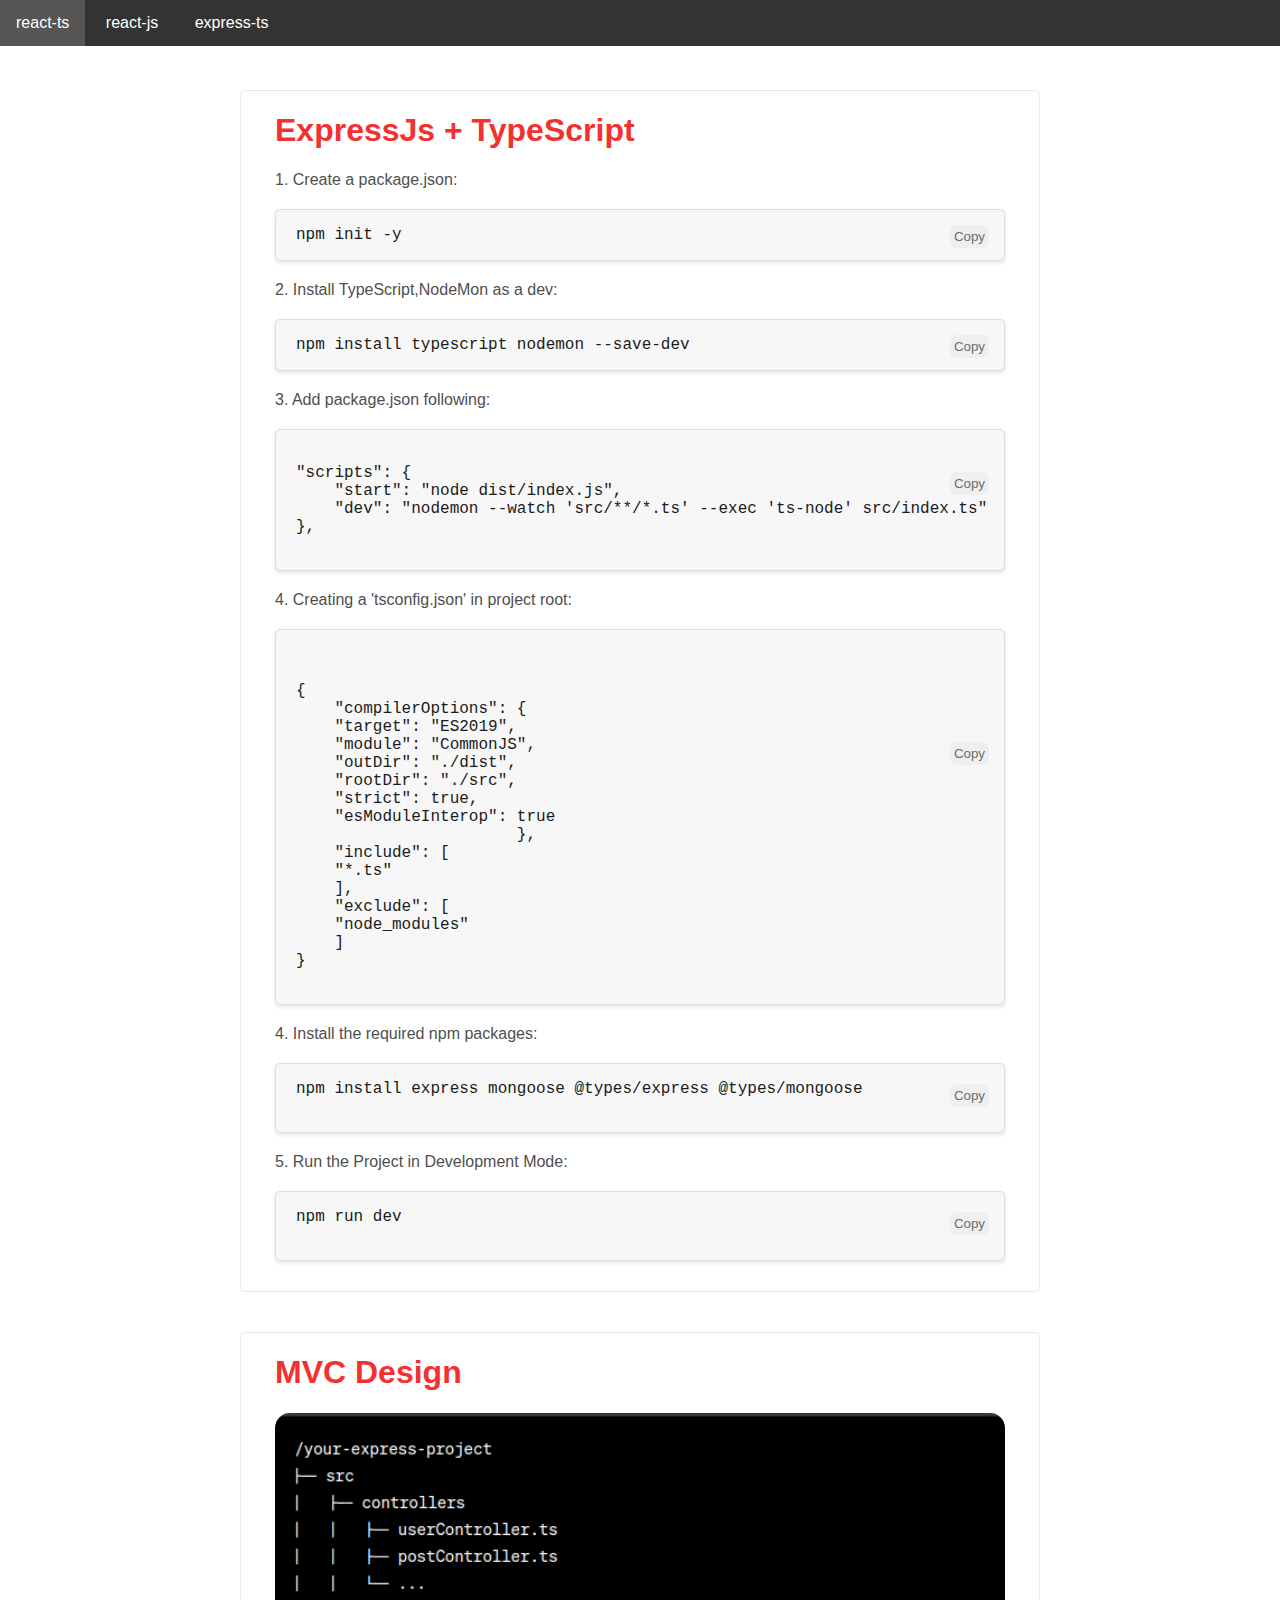
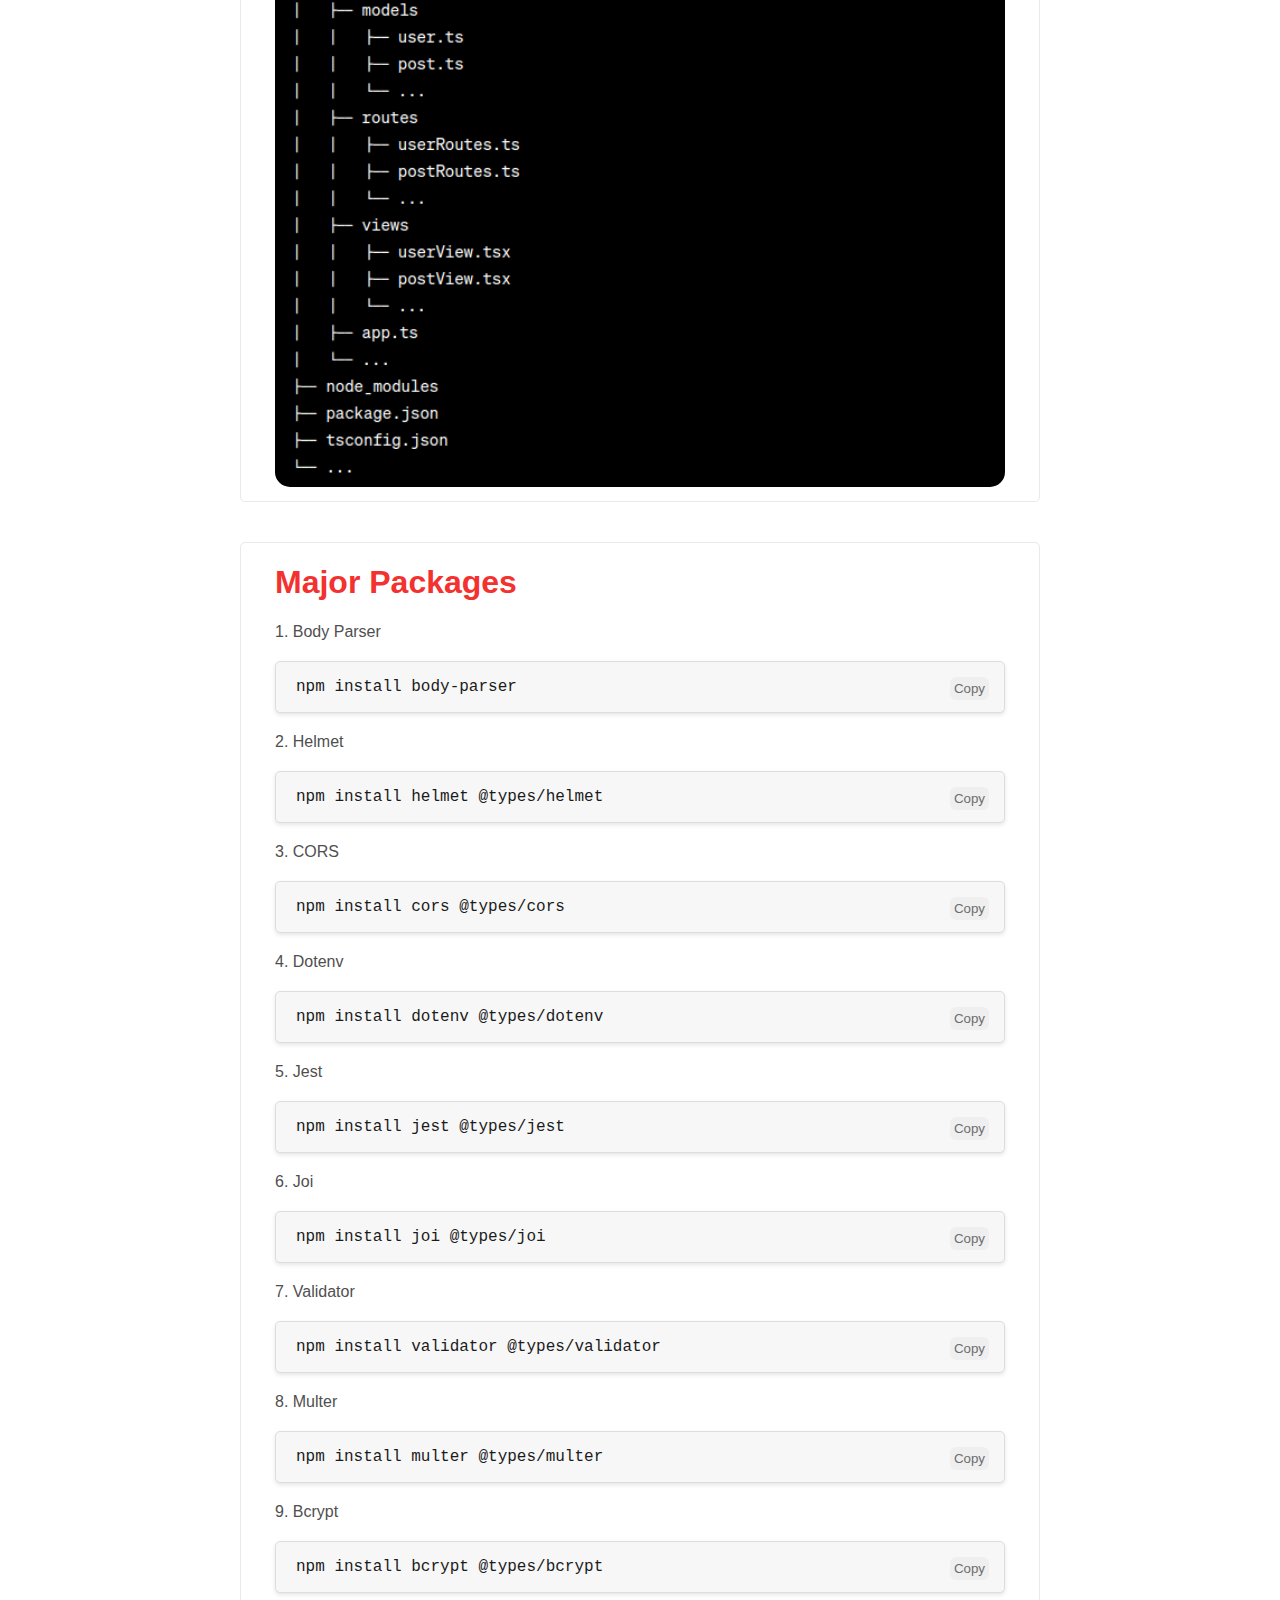
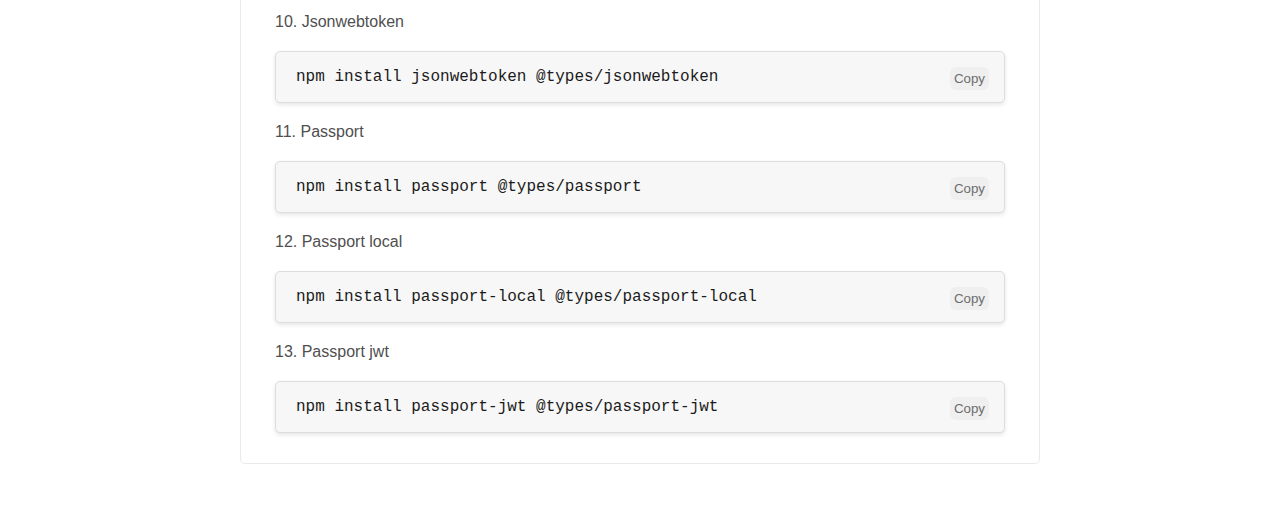
==== express.ts.html @ 5722d5f9 "init" ====
<!DOCTYPE html>
<html lang="en">
  <head>
    <meta charset="UTF-8" />
    <meta name="viewport" content="width=device-width, initial-scale=1.0" />
    <title>Quick Start</title>
    <link rel="stylesheet" href="style.css" />
    <link rel="icon" type="image/x-icon" href="/images/favicon.png" />
  </head>

  <body>
    <div class="navbar">
      <a class="nav-item" href="index.html">react-ts</a>
      <a class="nav-item" href="react.js.html">react-js</a>
      <a class="nav-item" href="express.ts.html">express-ts</a>

      <!-- Add more links as needed -->
    </div>
    <div class="container">
      <div class="markdown first-item">
        <h1>ExpressJs + TypeScript</h1>
        <p>1. Create a package.json:</p>
        <div class="code-block">
          <button
            class="copy-button"
            onclick="copyText(this,this.parentElement.querySelector('code'))"
          >
            Copy
          </button>
          <pre><code>npm init -y </code></pre>
        </div>
        <p>2. Install TypeScript,NodeMon as a dev:</p>
        <div class="code-block">
          <button
            class="copy-button"
            onclick="copyText(this,this.parentElement.querySelector('code'))"
          >
            Copy
          </button>
          <pre><code>npm install typescript nodemon --save-dev </code></pre>
        </div>
        <p>3. Add package.json following:</p>
        <div class="code-block">
          <button
            class="copy-button"
            onclick="copyText(this,this.parentElement.querySelector('code'))"
          >
            Copy
          </button>
          <pre><code>
"scripts": {
    "start": "node dist/index.js",
    "dev": "nodemon --watch 'src/**/*.ts' --exec 'ts-node' src/index.ts"
},
    </code></pre>
        </div>
        <p>4. Creating a 'tsconfig.json' in project root:</p>
        <div class="code-block">
          <button
            class="copy-button"
            onclick="copyText(this,this.parentElement.querySelector('code'))"
          >
            Copy
          </button>
          <pre><code>
                   
{
    "compilerOptions": {
    "target": "ES2019",
    "module": "CommonJS",
    "outDir": "./dist",
    "rootDir": "./src",
    "strict": true,
    "esModuleInterop": true
                       }, 
    "include": [
    "*.ts"
    ],
    "exclude": [
    "node_modules"
    ]
}
                   </code></pre>
        </div>
        <p>4. Install the required npm packages:</p>
        <div class="code-block">
          <button
            class="copy-button"
            onclick="copyText(this,this.parentElement.querySelector('code'))"
          >
            Copy
          </button>
          <pre><code>npm install express mongoose @types/express @types/mongoose
                </code></pre>
        </div>
        <p>5. Run the Project in Development Mode:</p>
        <div class="code-block">
          <button
            class="copy-button"
            onclick="copyText(this,this.parentElement.querySelector('code'))"
          >
            Copy
          </button>
          <pre><code>npm run dev
                </code></pre>
        </div>
      </div>
    </div>

    <div class="container">
    <div class="markdown">   
    <h1>MVC Design</h1> 
    <img class="file-image" src="/images/mvc-express.png" alt="" srcset="">
    </div>
    </div>


    <div class="container">
      <div class="markdown">
        <h1>Major Packages</h1>
        <p>1. Body Parser</p>
        <div class="code-block">
          <button
            class="copy-button"
            onclick="copyText(this, this.parentElement.querySelector('code'))"
          >
            Copy
          </button>
          <pre><code>npm install body-parser</code></pre>
        </div>
        <p>2. Helmet </p>
        <div class="code-block">
          <button
            class="copy-button"
            onclick="copyText(this, this.parentElement.querySelector('code'))"
          >
            Copy
          </button>
          <pre><code>npm install helmet @types/helmet</code></pre>
        </div>
        <p>3. CORS</p>
        <div class="code-block">
          <button
            class="copy-button"
            onclick="copyText(this, this.parentElement.querySelector('code'))"
          >
            Copy
          </button>
          <pre><code>npm install cors @types/cors</code></pre>
        </div>
        <p>4. Dotenv</p>
        <div class="code-block">
          <button
            class="copy-button"
            onclick="copyText(this, this.parentElement.querySelector('code'))"
          >
            Copy
          </button>
          <pre><code>npm install dotenv @types/dotenv</code></pre>
        </div>

        <p>5. Jest</p>
        <div class="code-block">
          <button
            class="copy-button"
            onclick="copyText(this, this.parentElement.querySelector('code'))"
          >
            Copy
          </button>
          <pre><code>npm install jest @types/jest</code></pre>
        </div>
        <p>6. Joi</p>
        <div class="code-block">
          <button
            class="copy-button"
            onclick="copyText(this, this.parentElement.querySelector('code'))"
          >
            Copy
          </button>
          <pre><code>npm install joi @types/joi</code></pre>
        </div>
        <p>7. Validator</p>
        <div class="code-block">
          <button
            class="copy-button"
            onclick="copyText(this, this.parentElement.querySelector('code'))"
          >
            Copy
          </button>
          <pre><code>npm install validator @types/validator</code></pre>
        </div>
        <p>8. Multer</p>
        <div class="code-block">
          <button
            class="copy-button"
            onclick="copyText(this, this.parentElement.querySelector('code'))"
          >
            Copy
          </button>
          <pre><code>npm install multer @types/multer</code></pre>
        </div>
        <p>9. Bcrypt</p>
        <div class="code-block">
          <button
            class="copy-button"
            onclick="copyText(this, this.parentElement.querySelector('code'))"
          >
            Copy
          </button>
          <pre><code>npm install bcrypt @types/bcrypt</code></pre>
        </div>
        <p>10. Jsonwebtoken</p>
        <div class="code-block">
          <button
            class="copy-button"
            onclick="copyText(this, this.parentElement.querySelector('code'))"
          >
            Copy
          </button>
          <pre><code>npm install jsonwebtoken @types/jsonwebtoken</code></pre>
        </div>
        <p>11. Passport</p>
        <div class="code-block">
          <button
            class="copy-button"
            onclick="copyText(this, this.parentElement.querySelector('code'))"
          >
            Copy
          </button>
          <pre><code>npm install passport @types/passport</code></pre>
        </div>
        <p>12. Passport local</p>
        <div class="code-block">
          <button
            class="copy-button"
            onclick="copyText(this, this.parentElement.querySelector('code'))"
          >
            Copy
          </button>
          <pre><code>npm install passport-local @types/passport-local</code></pre>
        </div>
        <p>13. Passport jwt</p>
        <div class="code-block">
          <button
            class="copy-button"
            onclick="copyText(this, this.parentElement.querySelector('code'))"
          >
            Copy
          </button>
          <pre><code>npm install passport-jwt @types/passport-jwt</code></pre>
        </div>
        
      </div>
    </div>
    <script src="script.js"></script>
  </body>
</html>
---- style.css ----
body {
  font-family: Arial, sans-serif;
  margin: 0;
  padding: 0;
}
.navbar {
  background-color: #333;
  overflow-x: scroll;
  white-space: nowrap;
  position: fixed;
    width: 100%;
    z-index: 100;
}
.nav-item {
  display: inline-block;
  padding: 14px 16px;
  color: white;
  text-align: center;
  text-decoration: none;
}
.nav-item:hover {
  background-color: #555;
}
.container {
  max-width: 800px;
  margin:  auto;
  padding: 20px;
}
.markdown {
  border: 1px solid #e9e9e9;
  padding: 0 34px 10px;
  background-color: #ffffff;
  border-radius: 5px;
}
.first-item{
    margin-top: 70px;
}
.markdown .file-image {
  width: 100%;
  height: auto;
  object-fit: cover;
  border-radius: 15px;
}
.code-block {
  position: relative;
  margin: 20px 0;
  padding: 0 20px;
  font-size: 1rem;
  color: rgb(27, 27, 27);
  border: 1px solid #ddd;
  background-color: #f7f7f7;
  border-radius: 5px;
  box-shadow: 0px 2px 4px rgba(0, 0, 0, 0.1);
}
p {
  color: #4f4f4f;
}
h1 {
  color: #f3312e;
}
.copy-button {
  position: absolute;
  top: 30%;
  right: 15px;
  cursor: pointer;
  border: none;
  border-radius: 6px;
  transition: background-color 0.3s ease;
  padding: 4px;
  color: #6d6d6d;
}
.copy-button:hover {
  border: 1px solid #555;
}
.copy-button.copied {
  background-color: #000000;
  color: white;
}
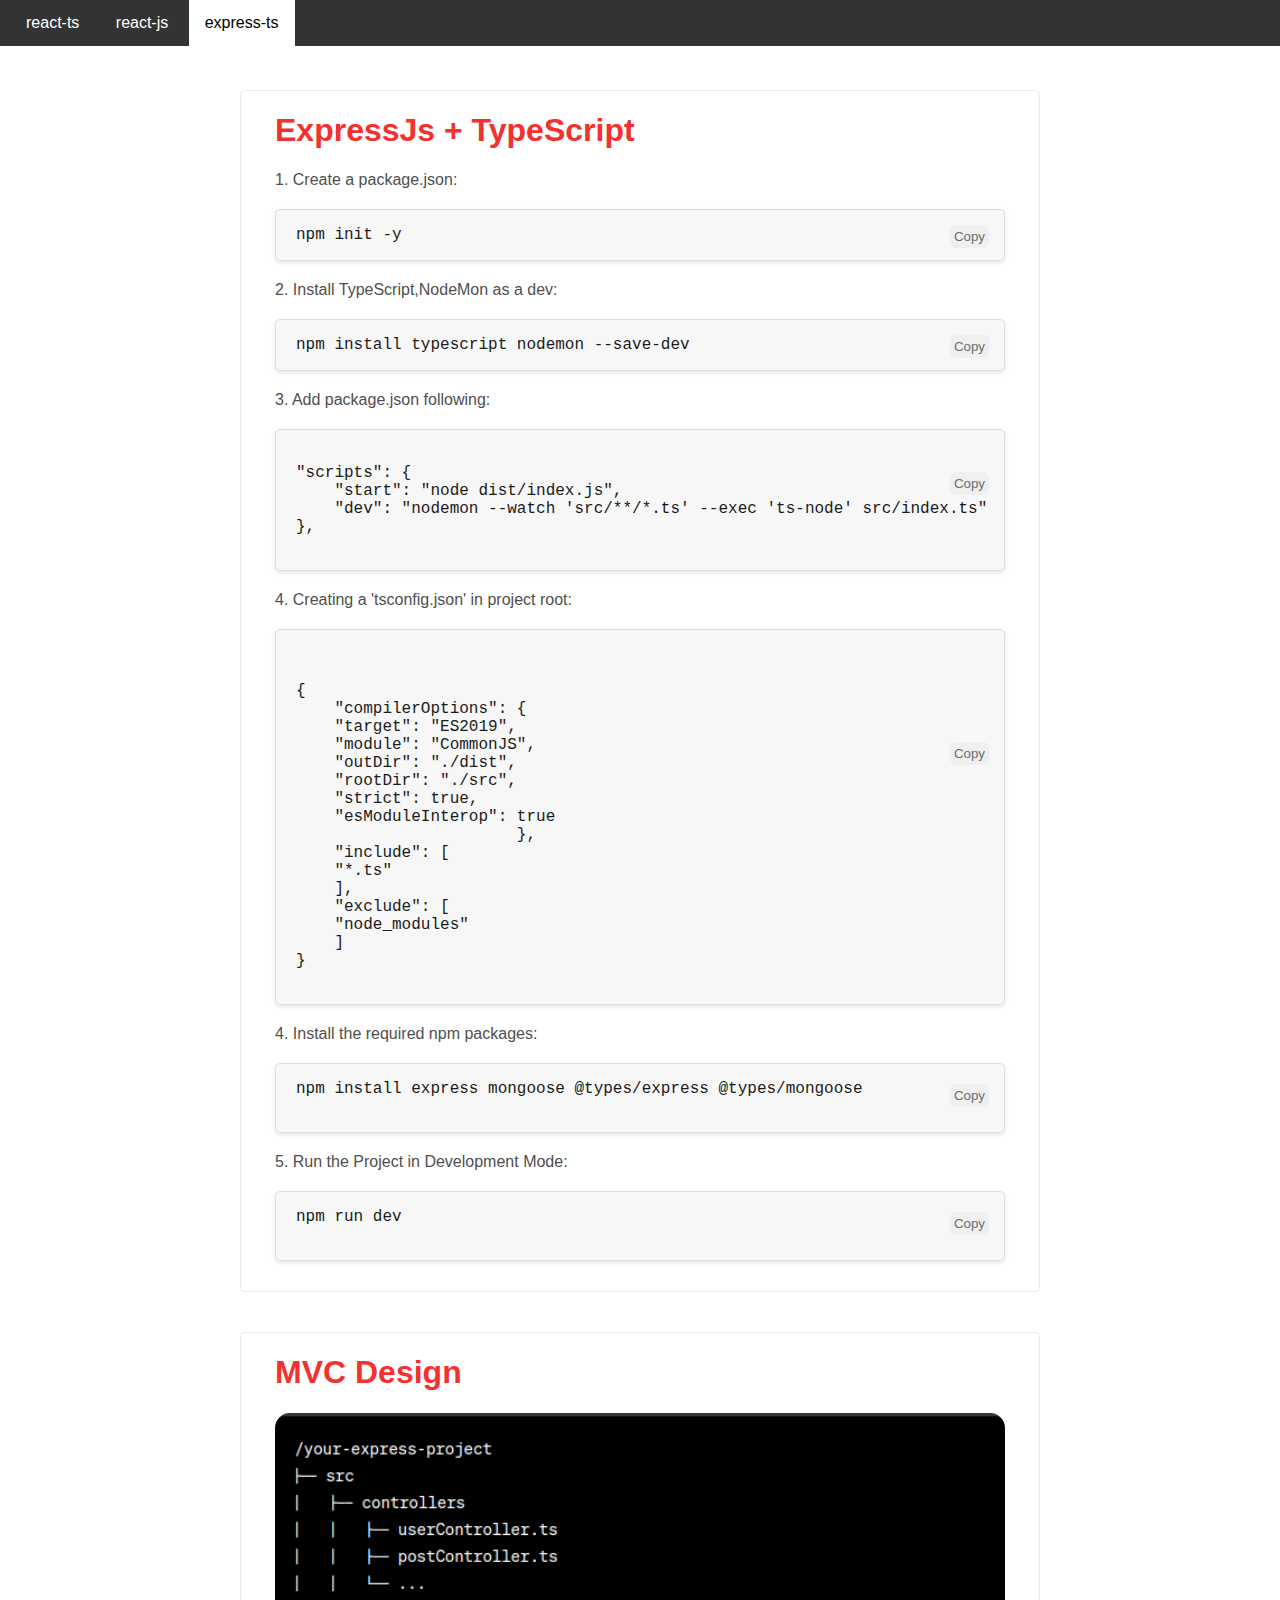
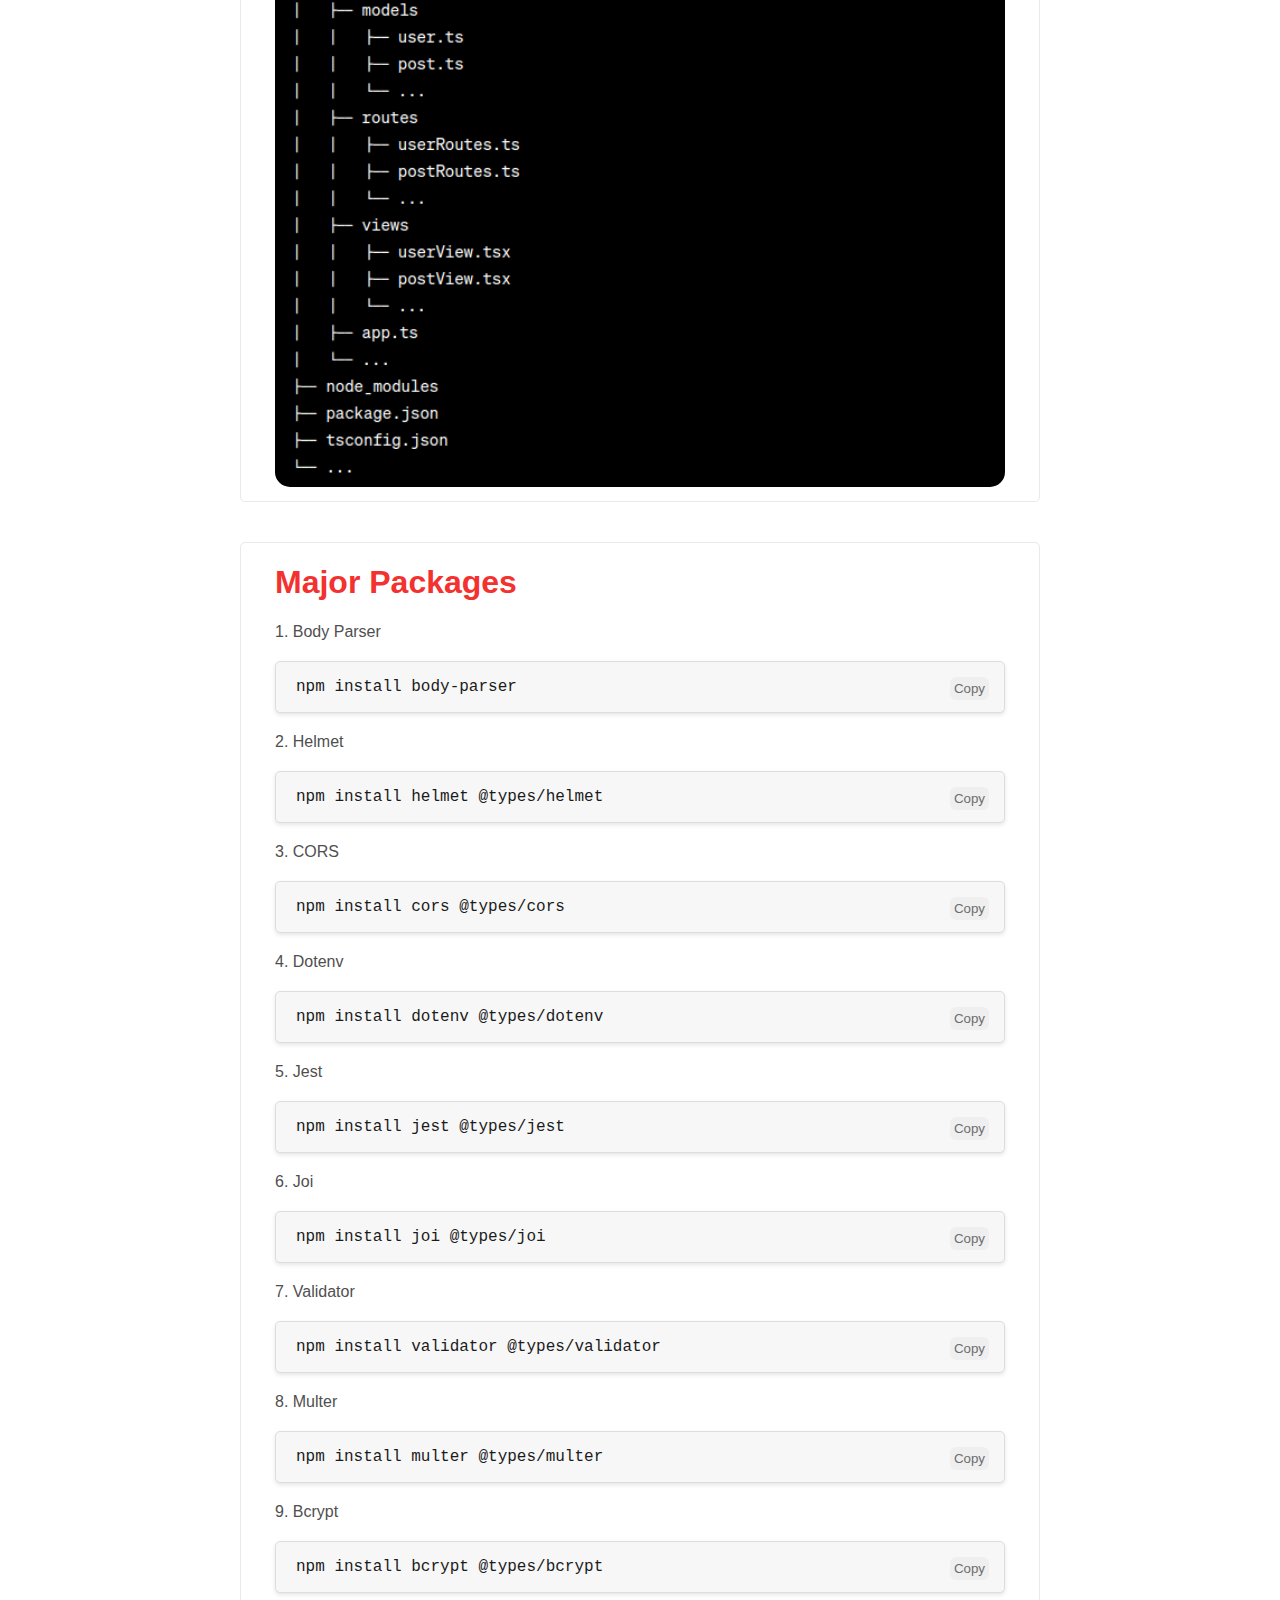
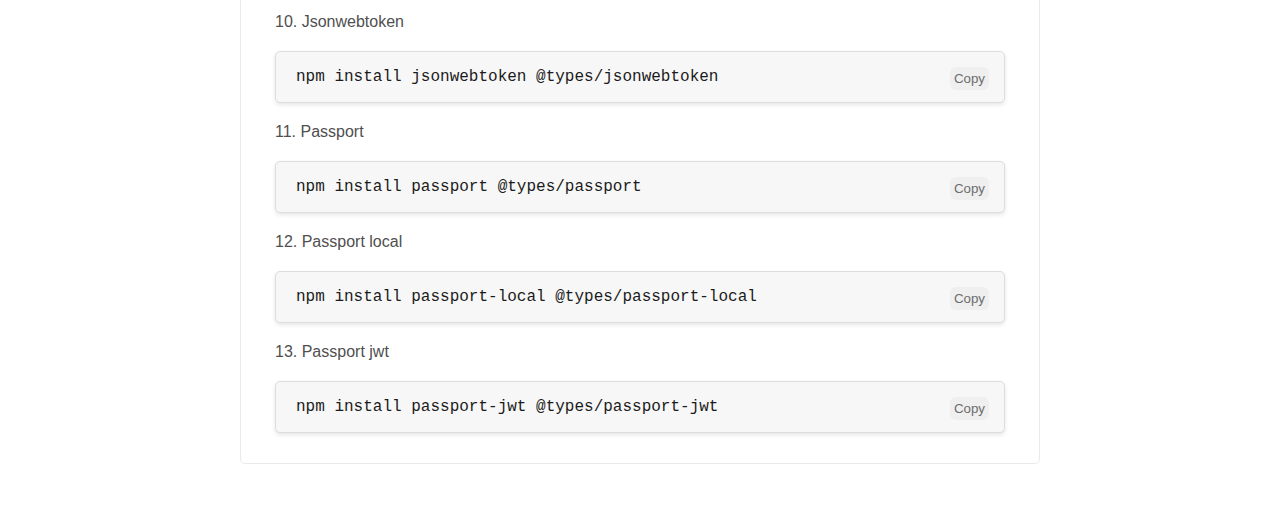
==== commit 79fe3371: "navbar" ====
--- a/express.ts.html
+++ b/express.ts.html
@@ -12,7 +12,7 @@
     <div class="navbar">
       <a class="nav-item" href="index.html">react-ts</a>
       <a class="nav-item" href="react.js.html">react-js</a>
-      <a class="nav-item" href="express.ts.html">express-ts</a>
+      <a class="nav-item active" href="express.ts.html">express-ts</a>
 
       <!-- Add more links as needed -->
     </div>
--- a/style.css
+++ b/style.css
@@ -17,6 +17,17 @@
   color: white;
   text-align: center;
   text-decoration: none;
+}
+.navbar {
+ padding: 0 10px;
+}
+
+.navbar .active{
+  padding: 14px 16px;
+  background-color: white;
+  color: black;
+ 
+  
 }
 .nav-item:hover {
   background-color: #555;
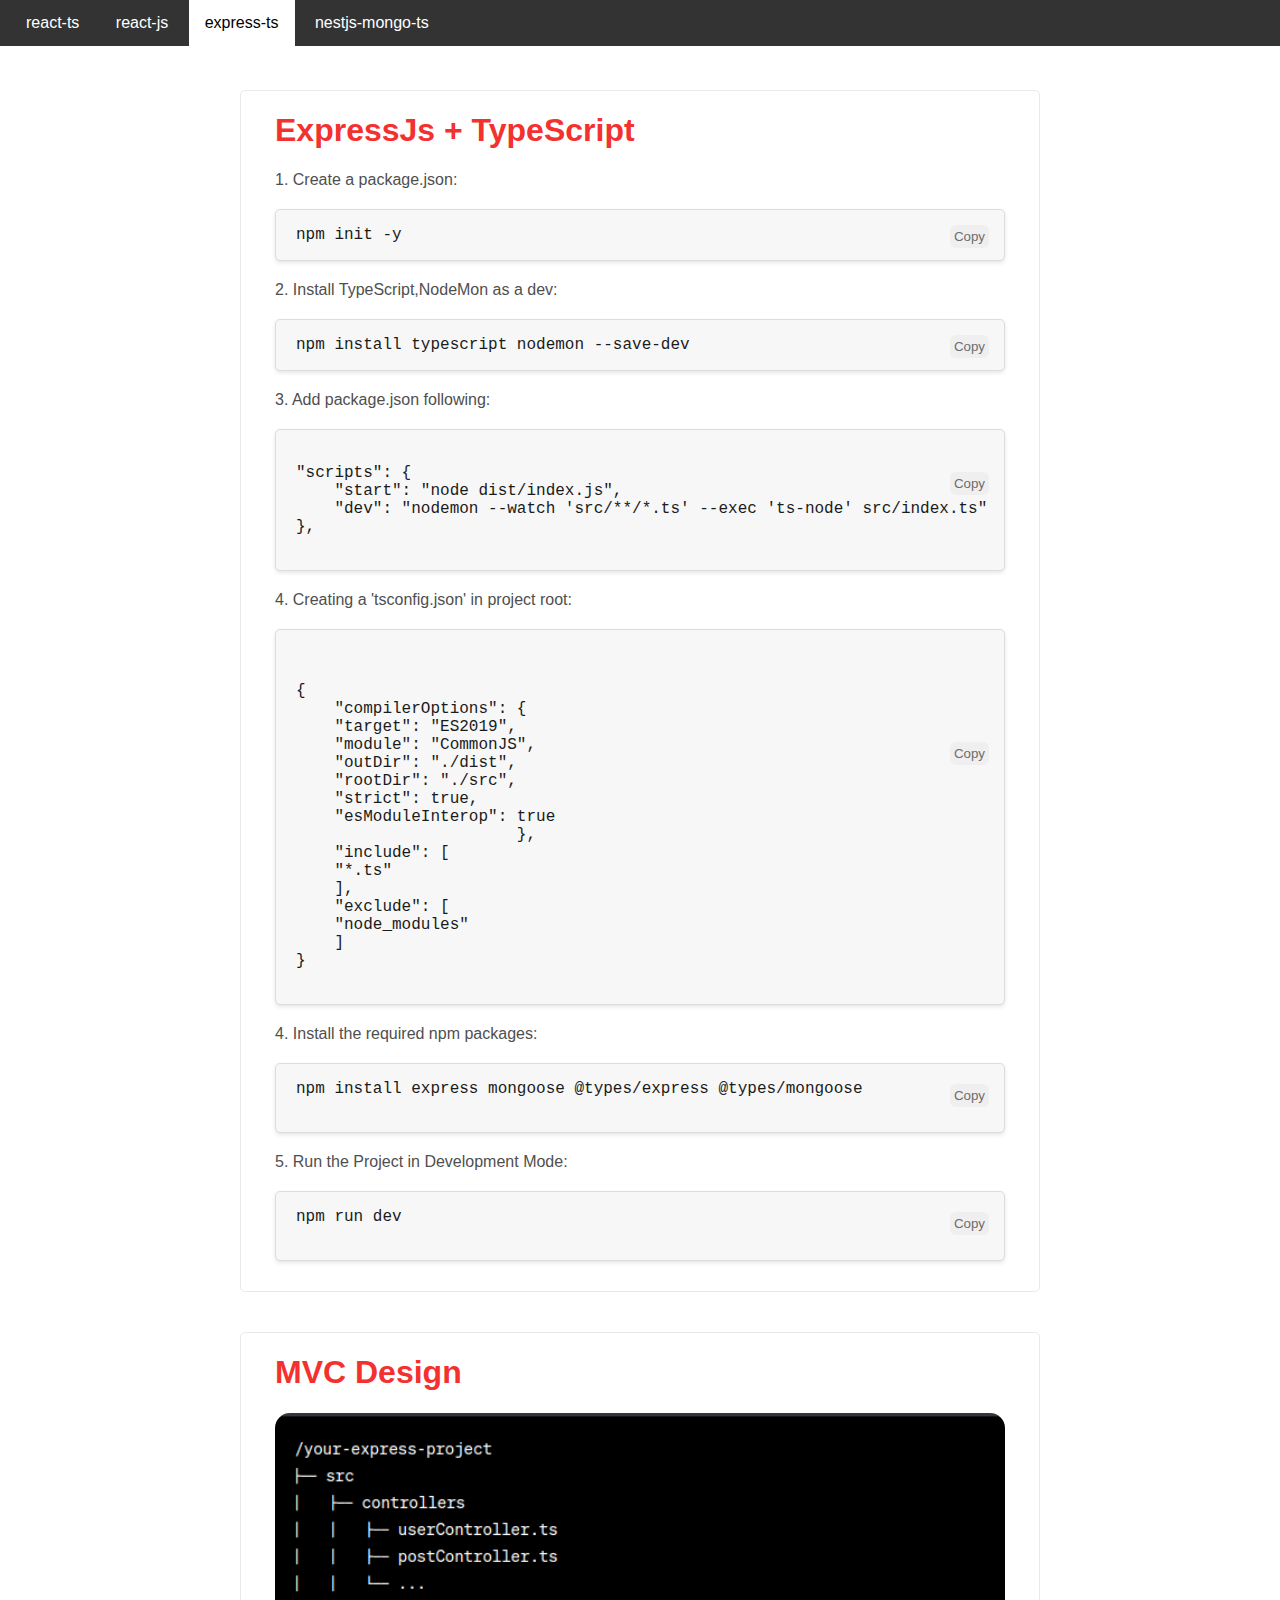
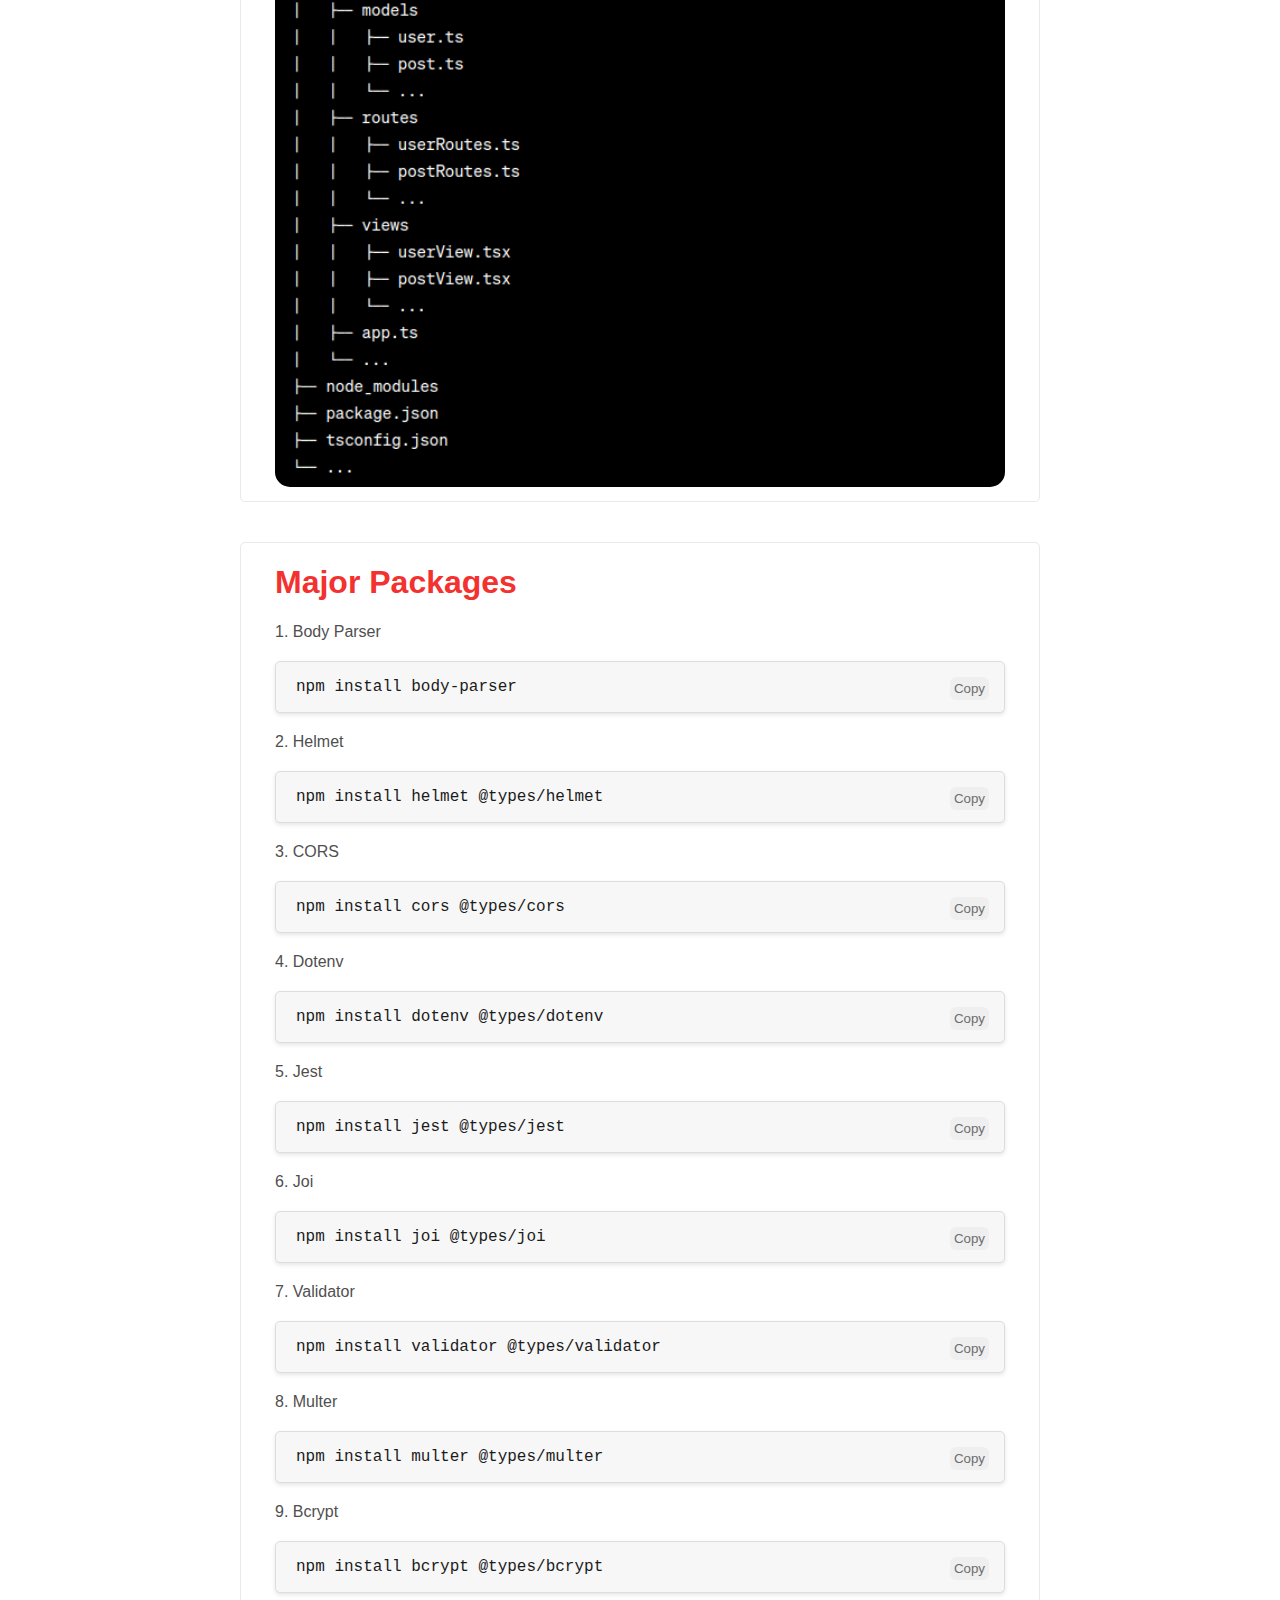
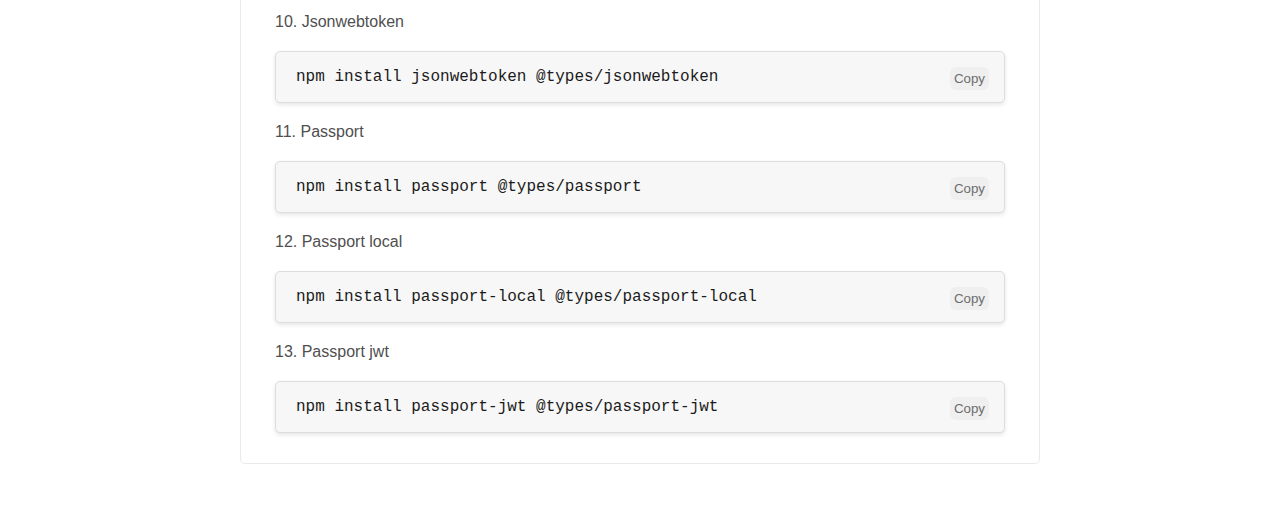
==== commit 24fac5c6: "add new" ====
--- a/express.ts.html
+++ b/express.ts.html
@@ -13,7 +13,7 @@
       <a class="nav-item" href="index.html">react-ts</a>
       <a class="nav-item" href="react.js.html">react-js</a>
       <a class="nav-item active" href="express.ts.html">express-ts</a>
-
+      <a class="nav-item" href="nestjs.mongo.html">nestjs-mongo-ts</a>
       <!-- Add more links as needed -->
     </div>
     <div class="container">
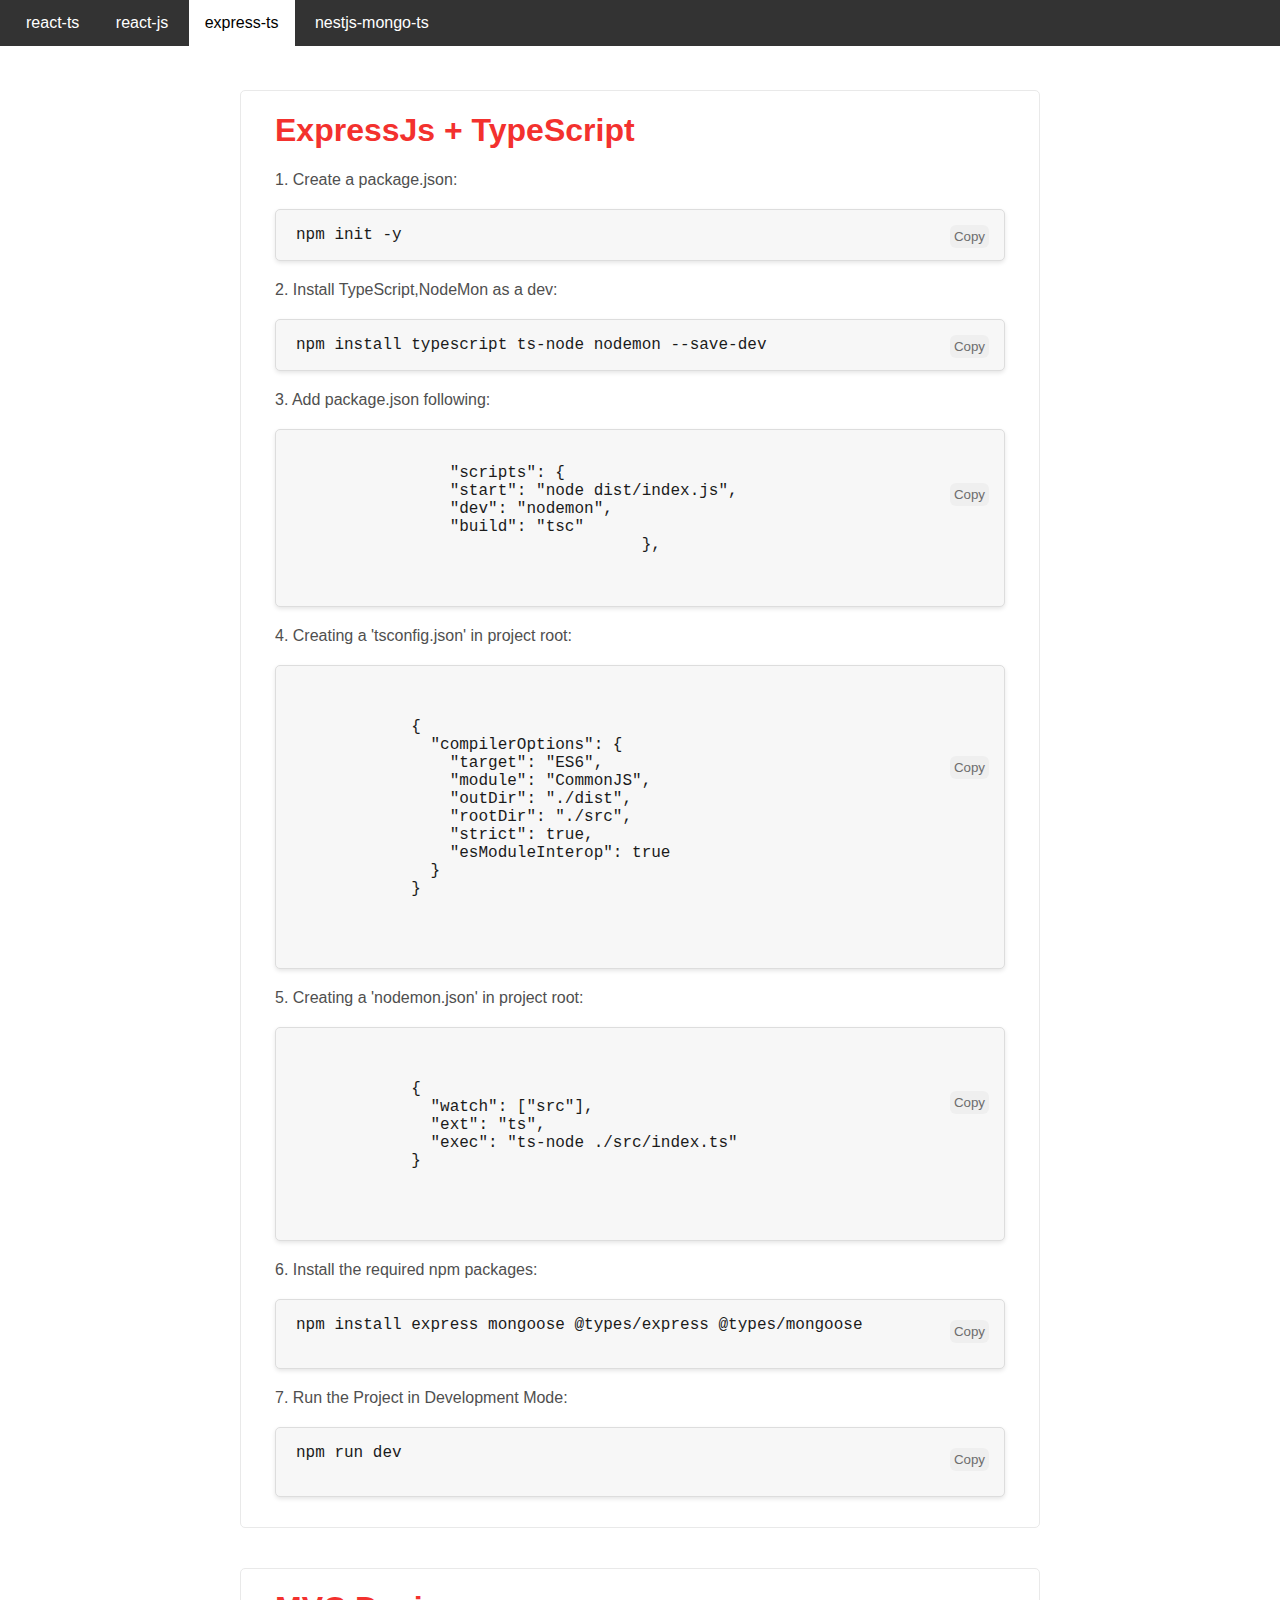
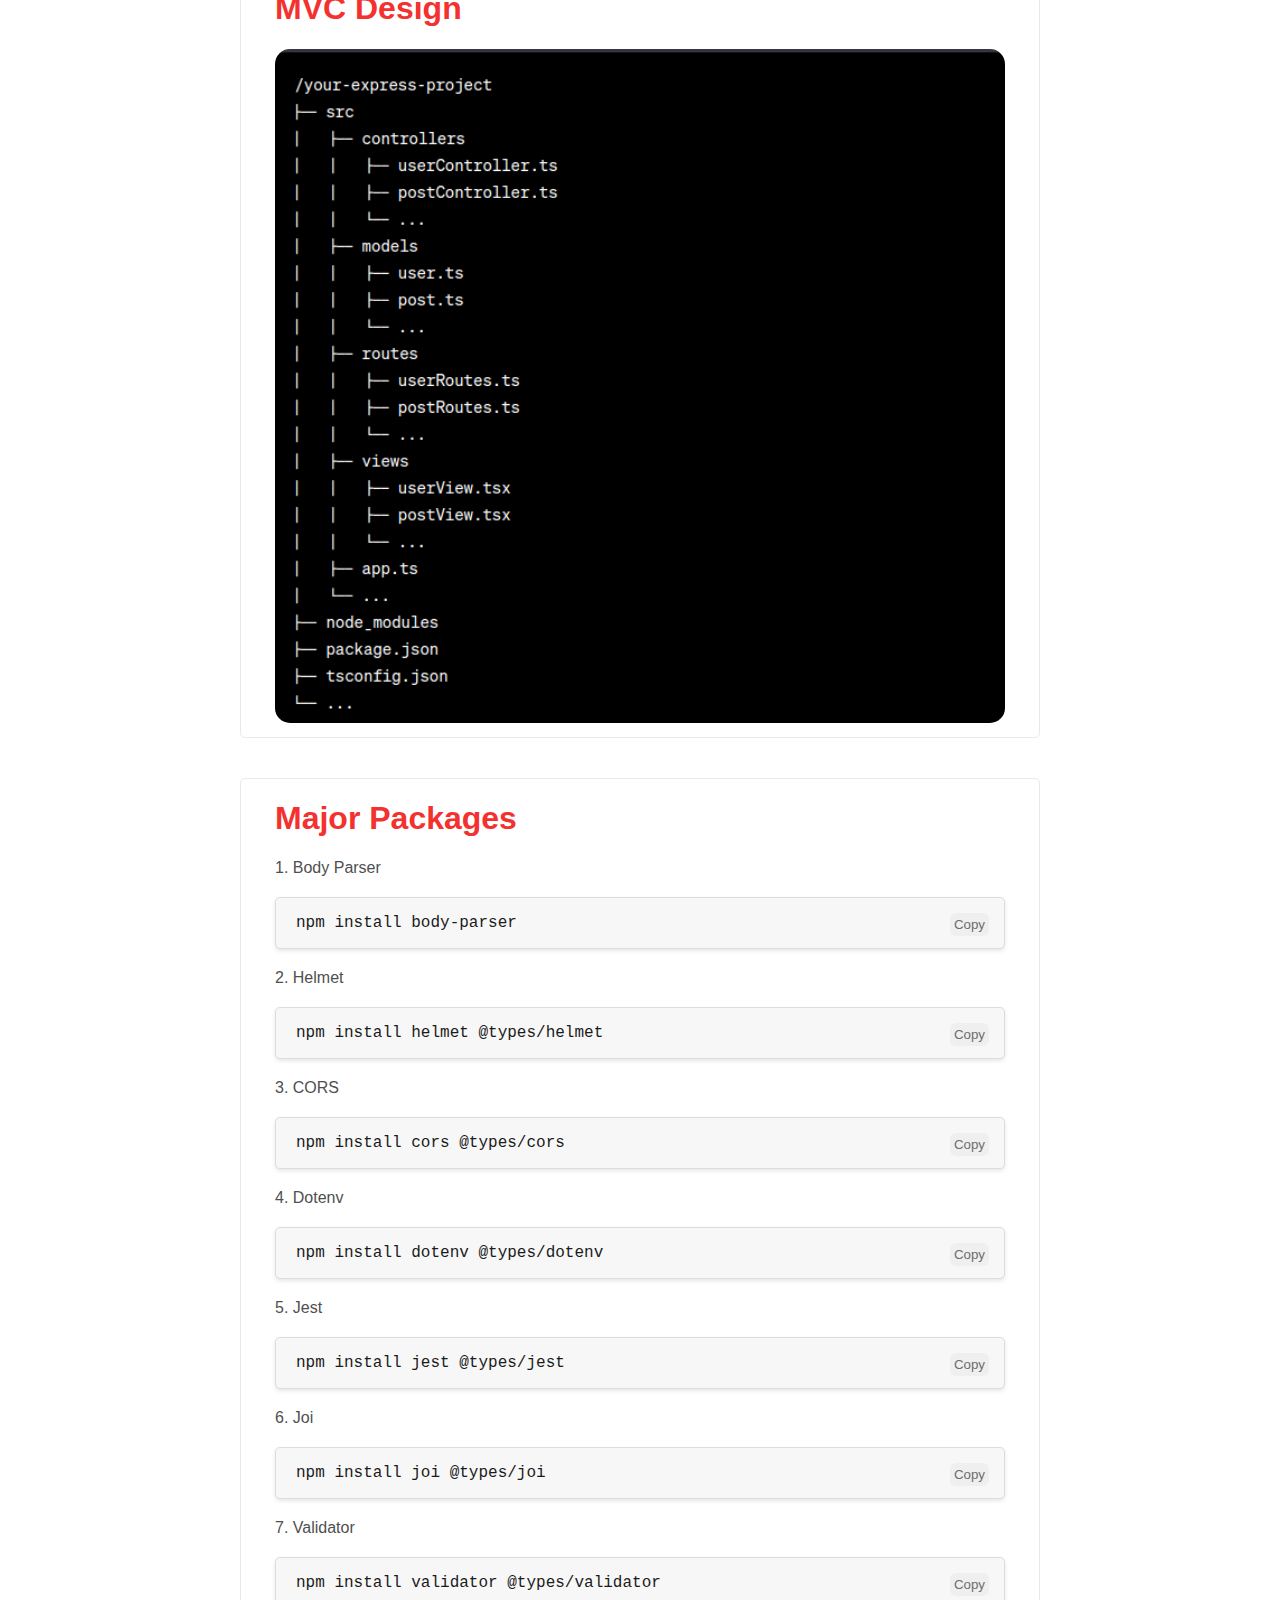
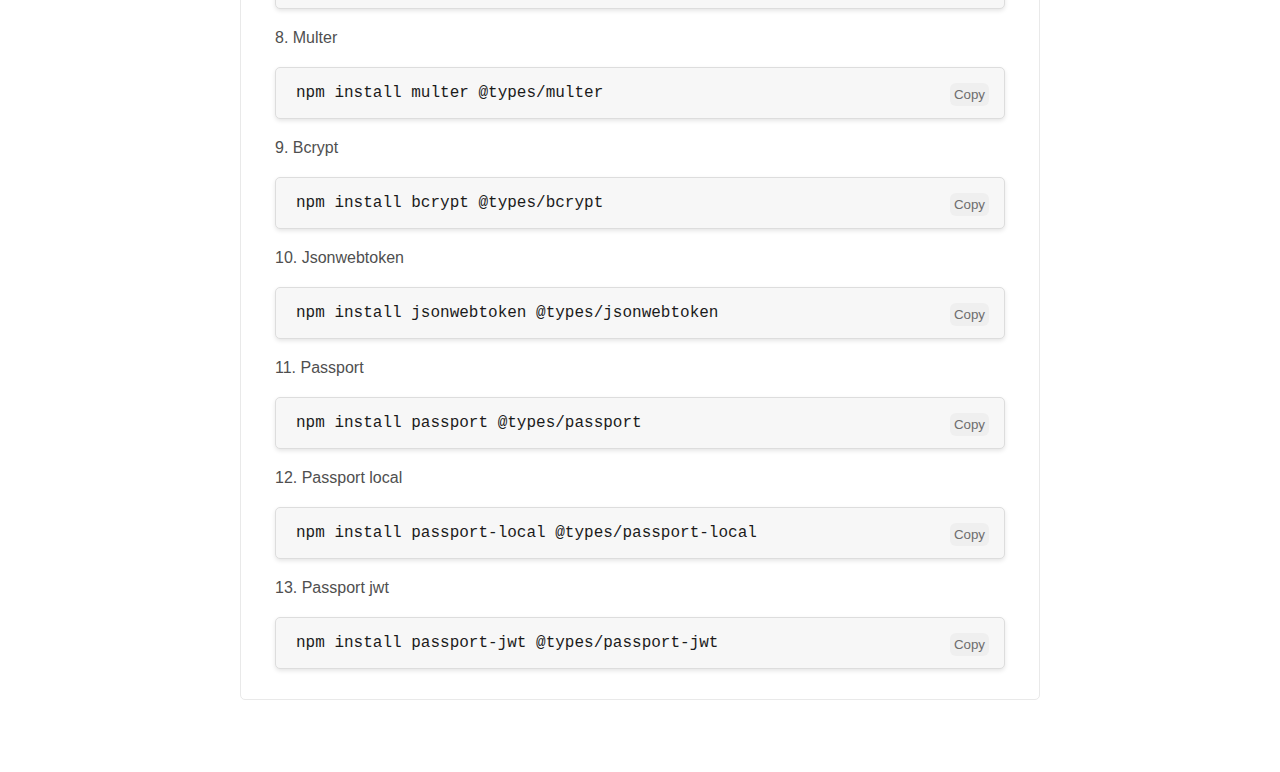
==== commit 88c61015: "express" ====
--- a/express.ts.html
+++ b/express.ts.html
@@ -37,7 +37,7 @@
           >
             Copy
           </button>
-          <pre><code>npm install typescript nodemon --save-dev </code></pre>
+          <pre><code>npm install typescript ts-node nodemon --save-dev </code></pre>
         </div>
         <p>3. Add package.json following:</p>
         <div class="code-block">
@@ -48,10 +48,12 @@
             Copy
           </button>
           <pre><code>
-"scripts": {
-    "start": "node dist/index.js",
-    "dev": "nodemon --watch 'src/**/*.ts' --exec 'ts-node' src/index.ts"
-},
+                "scripts": {
+                "start": "node dist/index.js",
+                "dev": "nodemon",
+                "build": "tsc"
+                                    },
+            
     </code></pre>
         </div>
         <p>4. Creating a 'tsconfig.json' in project root:</p>
@@ -64,25 +66,41 @@
           </button>
           <pre><code>
                    
-{
-    "compilerOptions": {
-    "target": "ES2019",
-    "module": "CommonJS",
-    "outDir": "./dist",
-    "rootDir": "./src",
-    "strict": true,
-    "esModuleInterop": true
-                       }, 
-    "include": [
-    "*.ts"
-    ],
-    "exclude": [
-    "node_modules"
-    ]
-}
+            {
+              "compilerOptions": {
+                "target": "ES6",
+                "module": "CommonJS",
+                "outDir": "./dist",
+                "rootDir": "./src",
+                "strict": true,
+                "esModuleInterop": true
+              }
+            }
+            
+            
                    </code></pre>
         </div>
-        <p>4. Install the required npm packages:</p>
+        <p>5. Creating a 'nodemon.json' in project root:</p>
+        <div class="code-block">
+          <button
+            class="copy-button"
+            onclick="copyText(this,this.parentElement.querySelector('code'))"
+          >
+            Copy
+          </button>
+          <pre><code>
+                   
+            {
+              "watch": ["src"],
+              "ext": "ts",
+              "exec": "ts-node ./src/index.ts"
+            }        
+            
+            
+        </code></pre>
+        </div>
+        
+        <p>6. Install the required npm packages:</p>
         <div class="code-block">
           <button
             class="copy-button"
@@ -93,7 +111,7 @@
           <pre><code>npm install express mongoose @types/express @types/mongoose
                 </code></pre>
         </div>
-        <p>5. Run the Project in Development Mode:</p>
+        <p>7. Run the Project in Development Mode:</p>
         <div class="code-block">
           <button
             class="copy-button"
